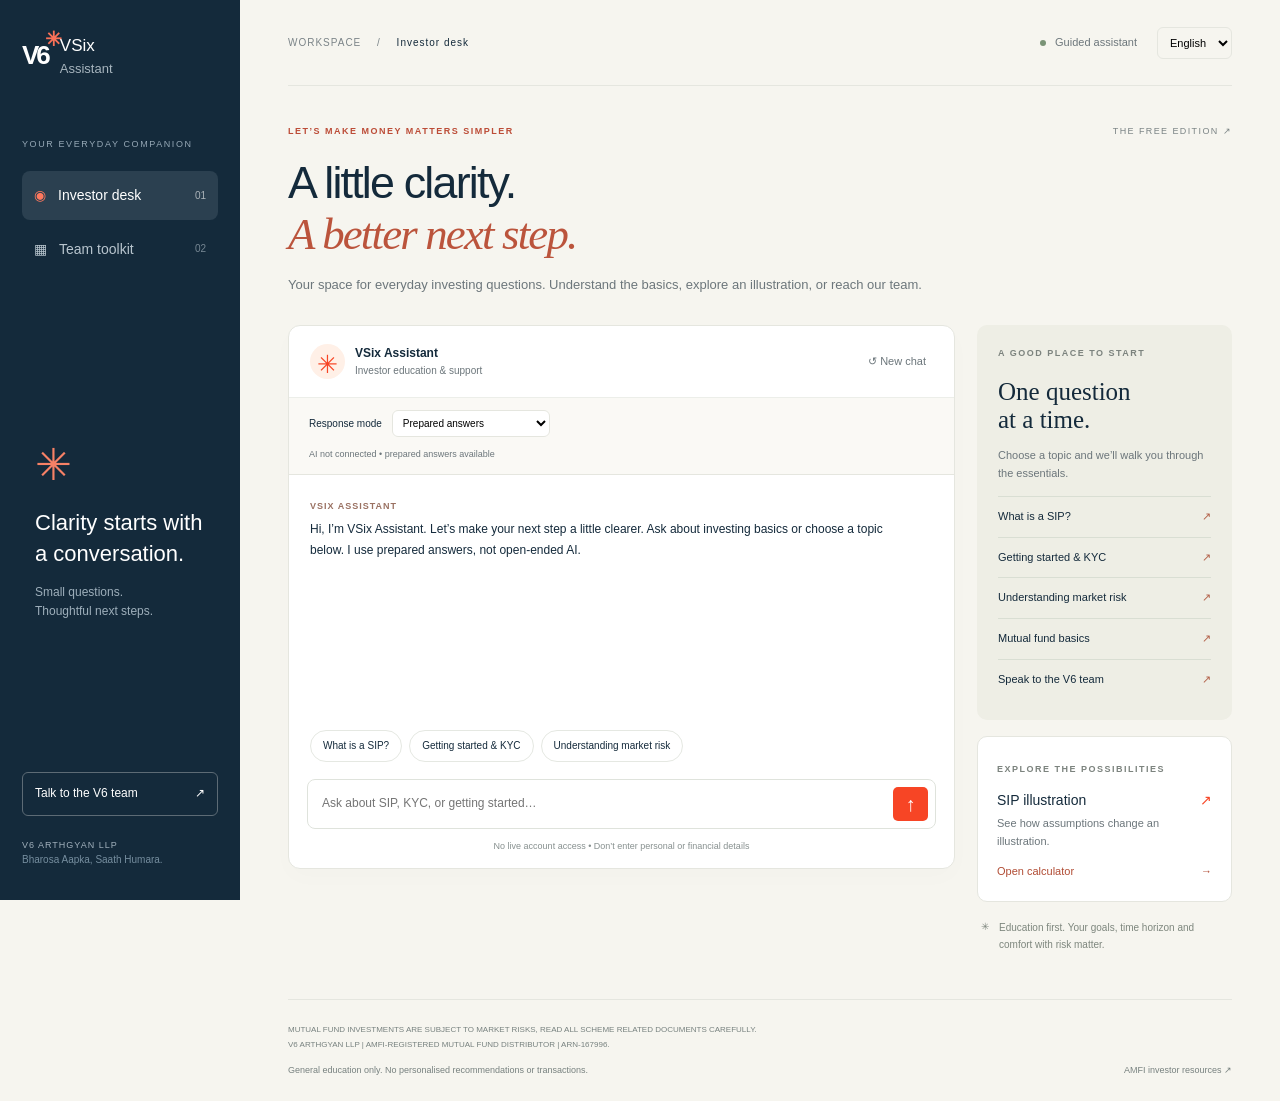
==== public/index.html @ 2d180eac "Add optional server-side Gemini integration with persistent usage caps and prepared fallback" ====
<!doctype html>
<html lang="en"><head><meta charset="utf-8"><meta name="viewport" content="width=device-width,initial-scale=1"><meta name="theme-color" content="#142a3b"><meta name="description" content="VSix Assistant: investor education, WhatsApp enquiries and a practical team toolkit."><title>VSix Assistant — A little clarity, every day.</title><link rel="stylesheet" href="style.css"></head>
<body><div class="app"><aside class="sidebar"><a class="wordmark" href="./" aria-label="VSix Assistant home"><span class="mark">V6<span>✳</span></span><span>VSix <b>Assistant</b></span></a><p class="eyebrow">YOUR EVERYDAY COMPANION</p><nav aria-label="Assistant workspace"><button class="nav active" data-mode="client"><span>◉</span> Investor desk <small>01</small></button><button class="nav" data-mode="team"><span>▦</span> Team toolkit <small>02</small></button></nav><div class="side-note"><span class="little-star">✳</span><h3>Clarity starts with<br>a conversation.</h3><p>Small questions.<br>Thoughtful next steps.</p></div><a class="contact whatsapp" href="https://wa.me/916306522855" target="_blank" rel="noopener noreferrer">Talk to the V6 team <span>↗</span></a><div class="side-bottom">V6 ARTHGYAN LLP<br><span>Bharosa Aapka, Saath Humara.</span></div></aside>
<main><header><span class="breadcrumb">WORKSPACE <span>/</span> <b id="crumb">Investor desk</b></span><div class="header-right"><span class="status"><i></i> Guided assistant</span><select id="language" aria-label="Response language"><option value="en">English</option><option value="hi">हिन्दी</option></select></div></header>
<section class="intro"><div class="intro-top"><span class="tag" id="tag">LET’S MAKE MONEY MATTERS SIMPLER</span><span class="edition">THE FREE EDITION ↗</span></div><h1 id="title">A little clarity.<br><em>A better next step.</em></h1><p id="subtitle">Your space for everyday investing questions.<br>Understand the basics, explore an illustration, or reach our team.</p></section>
<div class="workspace"><section class="chat-panel" aria-label="Guided chat"><div class="panel-head"><div><span class="avatar">✳</span><div><strong>VSix Assistant</strong><small id="modeLabel">Investor education & support</small></div></div><button class="text-button" id="reset">↺ New chat</button></div><div class="ai-bar"><label for="answerMode">Response mode</label><select id="answerMode"><option value="prepared">Prepared answers</option><option value="ai" disabled>Gemini AI — awaiting setup</option></select><span id="aiStatus" role="status">Checking AI connection…</span></div><p class="ai-disclosure" id="aiDisclosure" hidden>AI questions and up to 3 recent exchanges go to Google. Free-tier content may be used to improve its products. Share general questions only. AI can make mistakes.</p><div class="messages" id="messages" role="log" aria-live="polite" aria-relevant="additions"></div><div id="suggestions" class="suggestions"></div><form id="chatForm" class="composer"><label class="sr-only" for="question">Your question</label><input id="question" maxlength="500" autocomplete="off" placeholder="Ask about SIP, KYC, or getting started…" required><button aria-label="Send question" type="submit">↑</button></form><p class="chat-note">No live account access • Don’t enter personal or financial details</p></section>
<aside class="right-panel"><section class="resource-card" id="resource"><div class="mini-label">A GOOD PLACE TO START</div><h2>One question<br>at a time.</h2><p>Choose a topic and we’ll walk you through the essentials.</p><div id="topics"></div></section><section class="tool-card"><span class="mini-label">EXPLORE THE POSSIBILITIES</span><h3>SIP illustration <span>↗</span></h3><p>See how assumptions change an illustration.</p><button id="openCalc">Open calculator <span>→</span></button></section><div class="trust-note">✳ <span>Education first. Your goals, time horizon and comfort with risk matter.</span></div></aside></div>
<section id="teamTools" hidden><div class="section-title"><div><span class="mini-label">LESS REPETITION. MORE FOCUS.</span><h2>Your everyday drafting desk.</h2></div><span>Templates • Review before use</span></div><div class="tools-grid"><article class="draft-card"><h3>Content & client replies</h3><p>Prepared drafts for common communication needs.</p><label for="template">Choose a template</label><select id="template"><option value="caption">Goal-based investing caption</option><option value="sipreply">SIP enquiry reply</option><option value="followup">Service request follow-up</option><option value="handover">Internal task handover</option></select><button class="primary" id="draft">Create draft →</button></article><article class="draft-output"><div><span class="mini-label">YOUR DRAFT</span><button class="text-button" id="copyDraft">Copy</button></div><textarea id="draftOutput" aria-label="Editable communication draft" placeholder="Your draft will appear here. You can edit it before copying."></textarea><p id="copyStatus" role="status">No client data required. All drafts need human review.</p></article></div></section>
<footer><p>MUTUAL FUND INVESTMENTS ARE SUBJECT TO MARKET RISKS, READ ALL SCHEME RELATED DOCUMENTS CAREFULLY.</p><p>V6 ARTHGYAN LLP | AMFI-REGISTERED MUTUAL FUND DISTRIBUTOR | ARN-167996.</p><div><span>General education only. No personalised recommendations or transactions.</span><a href="https://www.amfiindia.com/investor" target="_blank" rel="noopener noreferrer">AMFI investor resources ↗</a></div></footer>
</main></div>
<dialog id="calculator"><div class="dialog-head"><span class="mini-label">PLAN WITH PERSPECTIVE</span><button id="closeCalc" aria-label="Close calculator">×</button></div><h2>What could consistency look like?</h2><p class="muted">A mathematical illustration, not a return forecast.</p><form id="calcForm"><label for="monthly">Monthly investment (₹)</label><input id="monthly" type="number" min="100" max="10000000" step="100" value="5000" required><div class="calc-row"><div><label for="years">Years</label><input id="years" type="number" min="1" max="50" value="10" required></div><div><label for="rate">Assumed annual return (%)</label><input id="rate" type="number" min="-20" max="30" step="0.1" value="8" required></div></div><button class="primary">Calculate illustration →</button></form><div id="calcResult" aria-live="polite"></div><p class="fine">Assumes end-of-month contributions and a constant monthly rate derived from the annual rate. Actual returns vary and can be negative. Excludes taxes, charges and inflation.</p></dialog>
<script src="app.js"></script></body></html>
---- public/style.css ----
:root{--navy:#142a3b;--orange:#f74525;--cream:#f6f5ef;--line:#e5e6df;--muted:#6c767b}*{box-sizing:border-box}body{margin:0;background:var(--cream);color:var(--navy);font:14px/1.6 Arial,sans-serif}button,input,select,textarea{font:inherit}button,a,input,select,textarea{-webkit-tap-highlight-color:transparent}button,a,select{cursor:pointer}button{color:inherit}a{color:inherit}button:focus-visible,a:focus-visible,input:focus-visible,select:focus-visible,textarea:focus-visible{outline:3px solid #f7a08e;outline-offset:3px}button{transition:background .15s,transform .15s}button:hover{transform:translateY(-1px)}.app{display:grid;grid-template-columns:240px 1fr;min-height:100vh}.sidebar{background:var(--navy);color:#fff;padding:32px 22px;display:flex;flex-direction:column;position:sticky;top:0;height:100vh}.wordmark{text-decoration:none;display:flex;align-items:center;gap:12px;font-size:17px}.wordmark b{display:block;font-weight:400;color:#a7b5be;font-size:13px}.mark{font-weight:800;font-size:26px;position:relative;letter-spacing:-3px}.mark span{color:#fa7158;font-size:20px;position:absolute;top:-12px;right:-11px}.eyebrow{font-size:9px;letter-spacing:1.6px;color:#96a8b6;margin:57px 0 15px}.nav{width:100%;border:0;background:transparent;text-align:left;color:#b8c5ce;display:flex;gap:12px;align-items:center;padding:13px 12px;border-radius:8px;margin:5px 0}.nav small{margin-left:auto;font-size:10px;opacity:.6}.nav.active{background:#2b4050;color:#fff}.nav.active>span{color:#ff785e}.side-note{margin:auto 0;padding:35px 13px}.little-star{font-size:44px;color:#f78166}.side-note h3{font-weight:400;font-size:22px;line-height:1.4;margin:8px 0 13px}.side-note p{color:#9eafbb;font-size:12px}.contact{border:1px solid #5d6b75;border-radius:6px;padding:11px 12px;text-decoration:none;font-size:12px;display:flex;justify-content:space-between}.side-bottom{font-size:9px;letter-spacing:1px;color:#a1b0bc;margin-top:22px}.side-bottom span{font-size:10px;letter-spacing:0;color:#768e9f}main{padding:0 48px;max-width:1600px;width:100%;margin:auto}header{height:86px;display:flex;align-items:center;justify-content:space-between;border-bottom:1px solid var(--line);gap:12px}.breadcrumb{font-size:10px;letter-spacing:1px;color:#7b8488}.breadcrumb span{margin:0 12px}.breadcrumb b{color:var(--navy);font-weight:500}.header-right{display:flex;align-items:center;gap:20px}.status{font-size:11px;color:var(--muted)}.status i{display:inline-block;background:#799376;width:6px;height:6px;border-radius:100%;margin-right:6px}select{background:white;border:1px solid var(--line);padding:8px;border-radius:6px}header select{background:transparent;font-size:11px}.intro{padding:38px 0 29px}.intro-top{display:flex;align-items:center;justify-content:space-between}.tag,.mini-label{font-size:9px;font-weight:600;letter-spacing:1.5px}.tag{color:#bc4c37}.edition{font-size:9px;letter-spacing:1.4px;color:#7b8485}h1{font-size:clamp(32px,3.5vw,52px);font-weight:500;line-height:1.12;letter-spacing:-1.8px;margin:19px 0 14px}h1 em{font-family:Georgia,serif;font-weight:400;color:#bb543c}p{margin:0}.intro>p{color:var(--muted);font-size:13px;line-height:1.8}.workspace{display:grid;grid-template-columns:minmax(0,1fr) 255px;gap:22px;align-items:start}.chat-panel{background:#fff;border:1px solid var(--line);border-radius:12px;overflow:hidden;box-shadow:0 8px 25px #142a3b04}.panel-head{padding:18px 21px;display:flex;justify-content:space-between;align-items:center;border-bottom:1px solid #eceee9}.panel-head>div{display:flex;align-items:center;gap:10px}.avatar{width:35px;height:35px;border-radius:50%;background:#fff0e7;color:var(--orange);display:grid;place-items:center;font-size:25px}.panel-head strong{font-size:12px;display:block}.panel-head small{font-size:10px;color:var(--muted);display:block}.text-button{background:none;border:0;font-size:11px;color:var(--muted);padding:7px}.messages{height:255px;overflow-y:auto;padding:23px 21px;scroll-behavior:smooth}.message{max-width:93%;margin-bottom:18px;white-space:pre-wrap;font-size:12px;line-height:1.8}.message .byline{font-size:9px;color:#9a7162;letter-spacing:1px;margin-bottom:5px;font-weight:600}.message.user{background:#f2f3ee;border-radius:10px;padding:10px 14px;margin-left:auto;width:fit-content}.message a{display:block;color:#b7523c;font-size:11px;margin-top:8px}.suggestions{display:flex;gap:7px;flex-wrap:wrap;padding:0 21px 17px}.suggestions button{border:1px solid #e5e8e2;background:#fff;border-radius:20px;padding:7px 12px;font-size:10px}.suggestions button:hover{background:#fff0e7}.composer{border:1px solid #dfe3dc;border-radius:8px;display:flex;margin:0 18px;padding:7px;gap:8px}.composer input{width:100%;min-width:0;border:0;background:transparent;padding:7px;font-size:12px;color:var(--navy)}.composer button{background:var(--orange);color:white;border:0;min-width:35px;border-radius:5px;font-size:20px}.chat-note{text-align:center;font-size:9px;color:#87908f;padding:10px 15px 15px}.resource-card{padding:21px;background:#eeeee5;border-radius:10px}.mini-label{color:#7c837e}.resource-card h2{font:400 25px/1.15 Georgia,serif;margin:17px 0 12px}.resource-card p{font-size:11px;color:var(--muted);margin-bottom:14px}.topic{display:flex;align-items:center;justify-content:space-between;width:100%;border:0;border-top:1px solid #d9ded3;background:transparent;padding:11px 0;text-align:left;font-size:11px}.topic span{color:#b26048}.tool-card{background:#fff;border:1px solid var(--line);border-radius:10px;padding:19px;margin-top:16px}.tool-card h3{font-size:14px;margin:10px 0 4px;font-weight:500}.tool-card h3 span{float:right;color:var(--orange)}.tool-card p{font-size:11px;color:var(--muted)}.tool-card button{border:0;background:transparent;padding:13px 0 0;font-size:11px;color:#b14c34;width:100%;text-align:left}.tool-card button span{float:right}.trust-note{display:flex;gap:10px;color:#7d867d;font-size:10px;padding:17px 4px}.trust-note>span{line-height:1.7}footer{margin-top:29px;padding:22px 0;border-top:1px solid var(--line);font-size:8px;color:#77817f;line-height:1.9}footer>div{display:flex;justify-content:space-between;gap:15px;margin-top:10px;font-size:9px}footer a{text-decoration:none}.section-title{display:flex;align-items:center;justify-content:space-between;margin:30px 0 17px}.section-title h2{font:400 26px Georgia,serif;margin:7px 0}.section-title>span{font-size:10px;color:var(--muted)}.tools-grid{display:grid;grid-template-columns:1fr 1.4fr;gap:22px}.draft-card,.draft-output{border:1px solid var(--line);border-radius:10px;background:white;padding:22px}.draft-card h3{margin:0 0 8px;font-size:16px}.draft-card p,.draft-output p{font-size:11px;color:var(--muted)}label{display:block;font-size:11px;margin:17px 0 6px}.draft-card select{width:100%}.primary{background:var(--navy);color:#fff;border:0;border-radius:6px;padding:11px 17px;margin-top:17px;width:100%}.draft-output>div{display:flex;justify-content:space-between;align-items:center}.draft-output textarea{resize:vertical;width:100%;min-height:200px;border:0;color:var(--navy);font-size:12px;line-height:1.7;margin:10px 0}dialog{max-width:470px;width:calc(100% - 32px);border:1px solid var(--line);border-radius:15px;padding:25px;color:var(--navy);box-shadow:0 20px 80px #0002}dialog::backdrop{background:#142a3b99}.dialog-head{display:flex;justify-content:space-between;align-items:center}.dialog-head button{background:none;border:0;font-size:26px}dialog h2{font:400 29px/1.2 Georgia,serif;margin:12px 0}dialog .muted{color:var(--muted);font-size:12px}dialog input{border:1px solid var(--line);border-radius:5px;padding:10px;width:100%;min-width:0}.calc-row{display:grid;grid-template-columns:1fr 1fr;gap:15px}.fine{font-size:10px;color:var(--muted);margin-top:17px}#calcResult{background:#f6f5ef;border-radius:8px;margin-top:17px;padding:12px;font-size:12px}#calcResult:empty{display:none}#calcResult strong{font-size:26px;display:block}#calcResult span{display:block;color:var(--muted);font-size:11px}.sr-only{position:absolute;width:1px;height:1px;padding:0;margin:-1px;overflow:hidden;clip:rect(0,0,0,0);white-space:nowrap;border:0}[hidden]{display:none!important}@media(min-width:1500px){main{padding:0 65px}.messages{height:300px}}@media(max-width:1150px){main{padding:0 27px}.app{grid-template-columns:205px 1fr}.workspace{grid-template-columns:minmax(0,1fr) 220px}.sidebar{padding:25px 15px}.edition{display:none}}@media(max-width:900px){.workspace{grid-template-columns:1fr}.right-panel{display:grid;grid-template-columns:1fr 1fr;gap:16px}.tool-card{margin:0}.trust-note{grid-column:1/-1;padding:0}.resource-card h2{font-size:22px}.resource-card p{margin-bottom:8px}.tools-grid{grid-template-columns:1fr}.section-title>span{display:none}}@media(max-width:620px){.app{display:block}.sidebar{position:static;height:auto;padding:18px 20px;display:block}.wordmark{font-size:15px}.mark{font-size:23px}.wordmark b{display:inline;margin-left:3px}.eyebrow,.side-note,.contact,.side-bottom{display:none}.sidebar nav{display:flex;gap:8px;margin-top:16px}.nav{font-size:12px;padding:9px}.nav small{display:none}main{padding:0 19px}header{height:65px}.breadcrumb{font-size:8px}.breadcrumb span{margin:0 5px}.header-right{gap:5px}.status{display:none}h1{font-size:38px}.intro{padding:25px 0}.tag{font-size:8px;letter-spacing:1px}.messages{height:285px}.panel-head{padding:15px}.messages{padding:18px 16px}.right-panel{grid-template-columns:1fr 1fr;gap:12px}.resource-card,.tool-card{padding:16px}.mini-label{font-size:8px;letter-spacing:1px}.resource-card h2{font-size:23px}.topic{font-size:10px}.section-title h2{font-size:24px}footer>div{display:block}footer>div a{display:block;margin-top:6px}.chat-note{font-size:8px}}
.ai-bar{padding:12px 20px;background:#faf9f5;border-bottom:1px solid var(--line);display:flex;align-items:center;gap:10px;flex-wrap:wrap}.ai-bar label{margin:0;font-size:10px}.ai-bar select{font-size:10px;padding:6px}.ai-bar>span{font-size:9px;color:var(--muted);width:100%}.ai-disclosure{font-size:10px;padding:10px 20px;color:#8b4836;background:#fff0e7}button:disabled{opacity:.5;cursor:wait;transform:none}
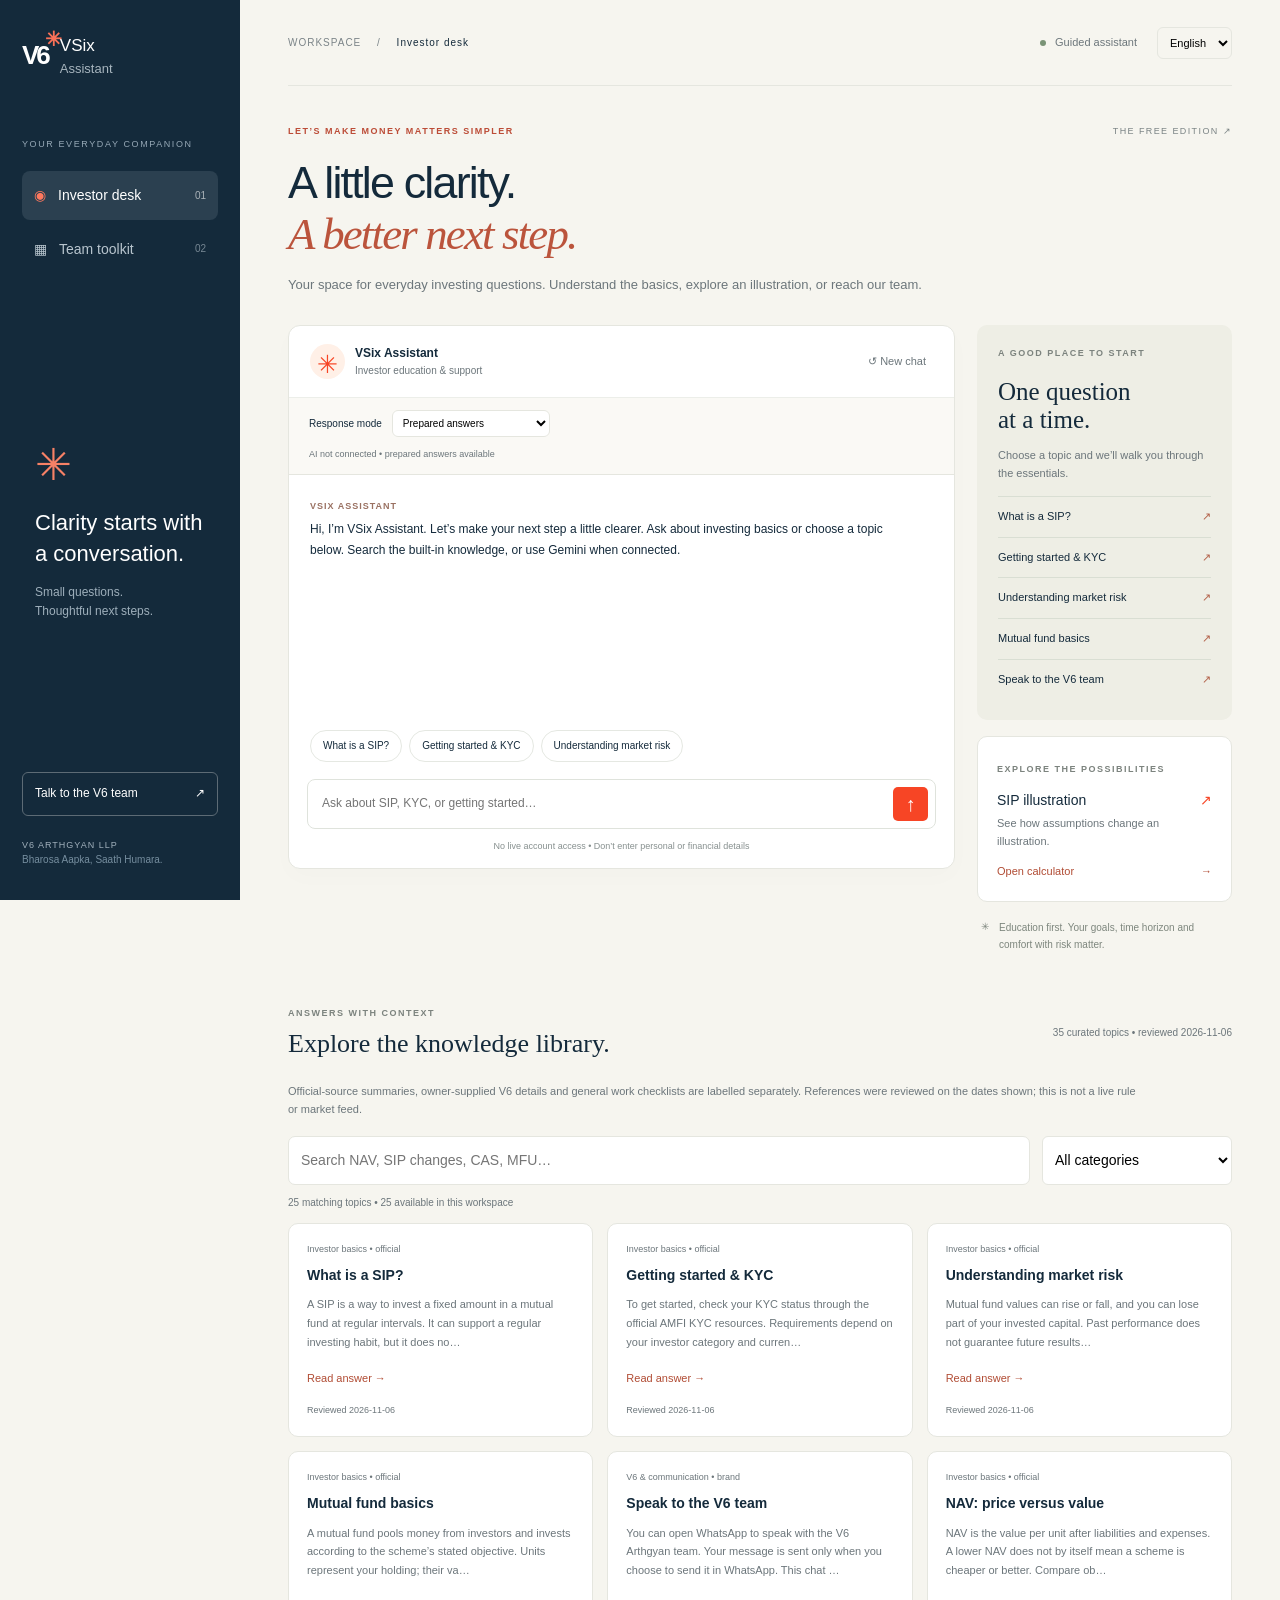
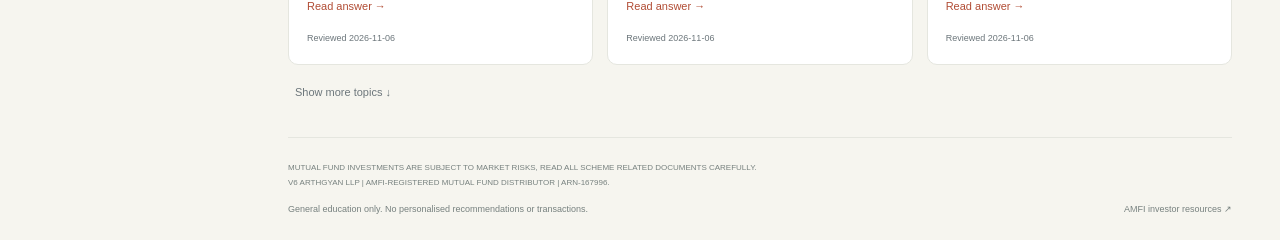
==== commit 353e5c75: "Expand bilingual knowledge library and add source-grounded retrieval for prepared and Gemini answers" ====
--- a/public/index.html
+++ b/public/index.html
@@ -5,8 +5,8 @@
 <section class="intro"><div class="intro-top"><span class="tag" id="tag">LET’S MAKE MONEY MATTERS SIMPLER</span><span class="edition">THE FREE EDITION ↗</span></div><h1 id="title">A little clarity.<br><em>A better next step.</em></h1><p id="subtitle">Your space for everyday investing questions.<br>Understand the basics, explore an illustration, or reach our team.</p></section>
 <div class="workspace"><section class="chat-panel" aria-label="Guided chat"><div class="panel-head"><div><span class="avatar">✳</span><div><strong>VSix Assistant</strong><small id="modeLabel">Investor education & support</small></div></div><button class="text-button" id="reset">↺ New chat</button></div><div class="ai-bar"><label for="answerMode">Response mode</label><select id="answerMode"><option value="prepared">Prepared answers</option><option value="ai" disabled>Gemini AI — awaiting setup</option></select><span id="aiStatus" role="status">Checking AI connection…</span></div><p class="ai-disclosure" id="aiDisclosure" hidden>AI questions and up to 3 recent exchanges go to Google. Free-tier content may be used to improve its products. Share general questions only. AI can make mistakes.</p><div class="messages" id="messages" role="log" aria-live="polite" aria-relevant="additions"></div><div id="suggestions" class="suggestions"></div><form id="chatForm" class="composer"><label class="sr-only" for="question">Your question</label><input id="question" maxlength="500" autocomplete="off" placeholder="Ask about SIP, KYC, or getting started…" required><button aria-label="Send question" type="submit">↑</button></form><p class="chat-note">No live account access • Don’t enter personal or financial details</p></section>
 <aside class="right-panel"><section class="resource-card" id="resource"><div class="mini-label">A GOOD PLACE TO START</div><h2>One question<br>at a time.</h2><p>Choose a topic and we’ll walk you through the essentials.</p><div id="topics"></div></section><section class="tool-card"><span class="mini-label">EXPLORE THE POSSIBILITIES</span><h3>SIP illustration <span>↗</span></h3><p>See how assumptions change an illustration.</p><button id="openCalc">Open calculator <span>→</span></button></section><div class="trust-note">✳ <span>Education first. Your goals, time horizon and comfort with risk matter.</span></div></aside></div>
-<section id="teamTools" hidden><div class="section-title"><div><span class="mini-label">LESS REPETITION. MORE FOCUS.</span><h2>Your everyday drafting desk.</h2></div><span>Templates • Review before use</span></div><div class="tools-grid"><article class="draft-card"><h3>Content & client replies</h3><p>Prepared drafts for common communication needs.</p><label for="template">Choose a template</label><select id="template"><option value="caption">Goal-based investing caption</option><option value="sipreply">SIP enquiry reply</option><option value="followup">Service request follow-up</option><option value="handover">Internal task handover</option></select><button class="primary" id="draft">Create draft →</button></article><article class="draft-output"><div><span class="mini-label">YOUR DRAFT</span><button class="text-button" id="copyDraft">Copy</button></div><textarea id="draftOutput" aria-label="Editable communication draft" placeholder="Your draft will appear here. You can edit it before copying."></textarea><p id="copyStatus" role="status">No client data required. All drafts need human review.</p></article></div></section>
+<section class="knowledge-section" aria-labelledby="knowledgeHeading"><div class="section-title"><div><span class="mini-label">ANSWERS WITH CONTEXT</span><h2 id="knowledgeHeading">Explore the knowledge library.</h2></div><span id="knowledgeVersion"></span></div><p class="knowledge-note">Official-source summaries, owner-supplied V6 details and general work checklists are labelled separately. References were reviewed on the dates shown; this is not a live rule or market feed.</p><div class="knowledge-search"><label class="sr-only" for="knowledgeSearch">Search knowledge</label><input id="knowledgeSearch" type="search" placeholder="Search NAV, SIP changes, CAS, MFU…" maxlength="150"><label class="sr-only" for="knowledgeCategory">Knowledge category</label><select id="knowledgeCategory"><option value="all">All categories</option><option>Investor basics</option><option>Transactions &amp; servicing</option><option>Team operations</option><option>Platform support</option><option>V6 &amp; communication</option></select></div><p id="knowledgeCount" role="status"></p><div id="knowledgeResults" class="knowledge-grid"></div><button class="text-button" id="knowledgeMore">Show more topics ↓</button></section><section id="teamTools" hidden><div class="section-title"><div><span class="mini-label">LESS REPETITION. MORE FOCUS.</span><h2>Your everyday drafting desk.</h2></div><span>Templates • Review before use</span></div><div class="tools-grid"><article class="draft-card"><h3>Content & client replies</h3><p>Prepared drafts for common communication needs.</p><label for="template">Choose a template</label><select id="template"><option value="caption">Goal-based investing caption</option><option value="sipreply">SIP enquiry reply</option><option value="followup">Service request follow-up</option><option value="handover">Internal task handover</option></select><button class="primary" id="draft">Create draft →</button></article><article class="draft-output"><div><span class="mini-label">YOUR DRAFT</span><button class="text-button" id="copyDraft">Copy</button></div><textarea id="draftOutput" aria-label="Editable communication draft" placeholder="Your draft will appear here. You can edit it before copying."></textarea><p id="copyStatus" role="status">No client data required. All drafts need human review.</p></article></div></section>
 <footer><p>MUTUAL FUND INVESTMENTS ARE SUBJECT TO MARKET RISKS, READ ALL SCHEME RELATED DOCUMENTS CAREFULLY.</p><p>V6 ARTHGYAN LLP | AMFI-REGISTERED MUTUAL FUND DISTRIBUTOR | ARN-167996.</p><div><span>General education only. No personalised recommendations or transactions.</span><a href="https://www.amfiindia.com/investor" target="_blank" rel="noopener noreferrer">AMFI investor resources ↗</a></div></footer>
 </main></div>
 <dialog id="calculator"><div class="dialog-head"><span class="mini-label">PLAN WITH PERSPECTIVE</span><button id="closeCalc" aria-label="Close calculator">×</button></div><h2>What could consistency look like?</h2><p class="muted">A mathematical illustration, not a return forecast.</p><form id="calcForm"><label for="monthly">Monthly investment (₹)</label><input id="monthly" type="number" min="100" max="10000000" step="100" value="5000" required><div class="calc-row"><div><label for="years">Years</label><input id="years" type="number" min="1" max="50" value="10" required></div><div><label for="rate">Assumed annual return (%)</label><input id="rate" type="number" min="-20" max="30" step="0.1" value="8" required></div></div><button class="primary">Calculate illustration →</button></form><div id="calcResult" aria-live="polite"></div><p class="fine">Assumes end-of-month contributions and a constant monthly rate derived from the annual rate. Actual returns vary and can be negative. Excludes taxes, charges and inflation.</p></dialog>
-<script src="app.js"></script></body></html>
+<script type="module" src="app.js"></script></body></html>
--- a/public/style.css
+++ b/public/style.css
@@ -1,2 +1,4 @@
 :root{--navy:#142a3b;--orange:#f74525;--cream:#f6f5ef;--line:#e5e6df;--muted:#6c767b}*{box-sizing:border-box}body{margin:0;background:var(--cream);color:var(--navy);font:14px/1.6 Arial,sans-serif}button,input,select,textarea{font:inherit}button,a,input,select,textarea{-webkit-tap-highlight-color:transparent}button,a,select{cursor:pointer}button{color:inherit}a{color:inherit}button:focus-visible,a:focus-visible,input:focus-visible,select:focus-visible,textarea:focus-visible{outline:3px solid #f7a08e;outline-offset:3px}button{transition:background .15s,transform .15s}button:hover{transform:translateY(-1px)}.app{display:grid;grid-template-columns:240px 1fr;min-height:100vh}.sidebar{background:var(--navy);color:#fff;padding:32px 22px;display:flex;flex-direction:column;position:sticky;top:0;height:100vh}.wordmark{text-decoration:none;display:flex;align-items:center;gap:12px;font-size:17px}.wordmark b{display:block;font-weight:400;color:#a7b5be;font-size:13px}.mark{font-weight:800;font-size:26px;position:relative;letter-spacing:-3px}.mark span{color:#fa7158;font-size:20px;position:absolute;top:-12px;right:-11px}.eyebrow{font-size:9px;letter-spacing:1.6px;color:#96a8b6;margin:57px 0 15px}.nav{width:100%;border:0;background:transparent;text-align:left;color:#b8c5ce;display:flex;gap:12px;align-items:center;padding:13px 12px;border-radius:8px;margin:5px 0}.nav small{margin-left:auto;font-size:10px;opacity:.6}.nav.active{background:#2b4050;color:#fff}.nav.active>span{color:#ff785e}.side-note{margin:auto 0;padding:35px 13px}.little-star{font-size:44px;color:#f78166}.side-note h3{font-weight:400;font-size:22px;line-height:1.4;margin:8px 0 13px}.side-note p{color:#9eafbb;font-size:12px}.contact{border:1px solid #5d6b75;border-radius:6px;padding:11px 12px;text-decoration:none;font-size:12px;display:flex;justify-content:space-between}.side-bottom{font-size:9px;letter-spacing:1px;color:#a1b0bc;margin-top:22px}.side-bottom span{font-size:10px;letter-spacing:0;color:#768e9f}main{padding:0 48px;max-width:1600px;width:100%;margin:auto}header{height:86px;display:flex;align-items:center;justify-content:space-between;border-bottom:1px solid var(--line);gap:12px}.breadcrumb{font-size:10px;letter-spacing:1px;color:#7b8488}.breadcrumb span{margin:0 12px}.breadcrumb b{color:var(--navy);font-weight:500}.header-right{display:flex;align-items:center;gap:20px}.status{font-size:11px;color:var(--muted)}.status i{display:inline-block;background:#799376;width:6px;height:6px;border-radius:100%;margin-right:6px}select{background:white;border:1px solid var(--line);padding:8px;border-radius:6px}header select{background:transparent;font-size:11px}.intro{padding:38px 0 29px}.intro-top{display:flex;align-items:center;justify-content:space-between}.tag,.mini-label{font-size:9px;font-weight:600;letter-spacing:1.5px}.tag{color:#bc4c37}.edition{font-size:9px;letter-spacing:1.4px;color:#7b8485}h1{font-size:clamp(32px,3.5vw,52px);font-weight:500;line-height:1.12;letter-spacing:-1.8px;margin:19px 0 14px}h1 em{font-family:Georgia,serif;font-weight:400;color:#bb543c}p{margin:0}.intro>p{color:var(--muted);font-size:13px;line-height:1.8}.workspace{display:grid;grid-template-columns:minmax(0,1fr) 255px;gap:22px;align-items:start}.chat-panel{background:#fff;border:1px solid var(--line);border-radius:12px;overflow:hidden;box-shadow:0 8px 25px #142a3b04}.panel-head{padding:18px 21px;display:flex;justify-content:space-between;align-items:center;border-bottom:1px solid #eceee9}.panel-head>div{display:flex;align-items:center;gap:10px}.avatar{width:35px;height:35px;border-radius:50%;background:#fff0e7;color:var(--orange);display:grid;place-items:center;font-size:25px}.panel-head strong{font-size:12px;display:block}.panel-head small{font-size:10px;color:var(--muted);display:block}.text-button{background:none;border:0;font-size:11px;color:var(--muted);padding:7px}.messages{height:255px;overflow-y:auto;padding:23px 21px;scroll-behavior:smooth}.message{max-width:93%;margin-bottom:18px;white-space:pre-wrap;font-size:12px;line-height:1.8}.message .byline{font-size:9px;color:#9a7162;letter-spacing:1px;margin-bottom:5px;font-weight:600}.message.user{background:#f2f3ee;border-radius:10px;padding:10px 14px;margin-left:auto;width:fit-content}.message a{display:block;color:#b7523c;font-size:11px;margin-top:8px}.suggestions{display:flex;gap:7px;flex-wrap:wrap;padding:0 21px 17px}.suggestions button{border:1px solid #e5e8e2;background:#fff;border-radius:20px;padding:7px 12px;font-size:10px}.suggestions button:hover{background:#fff0e7}.composer{border:1px solid #dfe3dc;border-radius:8px;display:flex;margin:0 18px;padding:7px;gap:8px}.composer input{width:100%;min-width:0;border:0;background:transparent;padding:7px;font-size:12px;color:var(--navy)}.composer button{background:var(--orange);color:white;border:0;min-width:35px;border-radius:5px;font-size:20px}.chat-note{text-align:center;font-size:9px;color:#87908f;padding:10px 15px 15px}.resource-card{padding:21px;background:#eeeee5;border-radius:10px}.mini-label{color:#7c837e}.resource-card h2{font:400 25px/1.15 Georgia,serif;margin:17px 0 12px}.resource-card p{font-size:11px;color:var(--muted);margin-bottom:14px}.topic{display:flex;align-items:center;justify-content:space-between;width:100%;border:0;border-top:1px solid #d9ded3;background:transparent;padding:11px 0;text-align:left;font-size:11px}.topic span{color:#b26048}.tool-card{background:#fff;border:1px solid var(--line);border-radius:10px;padding:19px;margin-top:16px}.tool-card h3{font-size:14px;margin:10px 0 4px;font-weight:500}.tool-card h3 span{float:right;color:var(--orange)}.tool-card p{font-size:11px;color:var(--muted)}.tool-card button{border:0;background:transparent;padding:13px 0 0;font-size:11px;color:#b14c34;width:100%;text-align:left}.tool-card button span{float:right}.trust-note{display:flex;gap:10px;color:#7d867d;font-size:10px;padding:17px 4px}.trust-note>span{line-height:1.7}footer{margin-top:29px;padding:22px 0;border-top:1px solid var(--line);font-size:8px;color:#77817f;line-height:1.9}footer>div{display:flex;justify-content:space-between;gap:15px;margin-top:10px;font-size:9px}footer a{text-decoration:none}.section-title{display:flex;align-items:center;justify-content:space-between;margin:30px 0 17px}.section-title h2{font:400 26px Georgia,serif;margin:7px 0}.section-title>span{font-size:10px;color:var(--muted)}.tools-grid{display:grid;grid-template-columns:1fr 1.4fr;gap:22px}.draft-card,.draft-output{border:1px solid var(--line);border-radius:10px;background:white;padding:22px}.draft-card h3{margin:0 0 8px;font-size:16px}.draft-card p,.draft-output p{font-size:11px;color:var(--muted)}label{display:block;font-size:11px;margin:17px 0 6px}.draft-card select{width:100%}.primary{background:var(--navy);color:#fff;border:0;border-radius:6px;padding:11px 17px;margin-top:17px;width:100%}.draft-output>div{display:flex;justify-content:space-between;align-items:center}.draft-output textarea{resize:vertical;width:100%;min-height:200px;border:0;color:var(--navy);font-size:12px;line-height:1.7;margin:10px 0}dialog{max-width:470px;width:calc(100% - 32px);border:1px solid var(--line);border-radius:15px;padding:25px;color:var(--navy);box-shadow:0 20px 80px #0002}dialog::backdrop{background:#142a3b99}.dialog-head{display:flex;justify-content:space-between;align-items:center}.dialog-head button{background:none;border:0;font-size:26px}dialog h2{font:400 29px/1.2 Georgia,serif;margin:12px 0}dialog .muted{color:var(--muted);font-size:12px}dialog input{border:1px solid var(--line);border-radius:5px;padding:10px;width:100%;min-width:0}.calc-row{display:grid;grid-template-columns:1fr 1fr;gap:15px}.fine{font-size:10px;color:var(--muted);margin-top:17px}#calcResult{background:#f6f5ef;border-radius:8px;margin-top:17px;padding:12px;font-size:12px}#calcResult:empty{display:none}#calcResult strong{font-size:26px;display:block}#calcResult span{display:block;color:var(--muted);font-size:11px}.sr-only{position:absolute;width:1px;height:1px;padding:0;margin:-1px;overflow:hidden;clip:rect(0,0,0,0);white-space:nowrap;border:0}[hidden]{display:none!important}@media(min-width:1500px){main{padding:0 65px}.messages{height:300px}}@media(max-width:1150px){main{padding:0 27px}.app{grid-template-columns:205px 1fr}.workspace{grid-template-columns:minmax(0,1fr) 220px}.sidebar{padding:25px 15px}.edition{display:none}}@media(max-width:900px){.workspace{grid-template-columns:1fr}.right-panel{display:grid;grid-template-columns:1fr 1fr;gap:16px}.tool-card{margin:0}.trust-note{grid-column:1/-1;padding:0}.resource-card h2{font-size:22px}.resource-card p{margin-bottom:8px}.tools-grid{grid-template-columns:1fr}.section-title>span{display:none}}@media(max-width:620px){.app{display:block}.sidebar{position:static;height:auto;padding:18px 20px;display:block}.wordmark{font-size:15px}.mark{font-size:23px}.wordmark b{display:inline;margin-left:3px}.eyebrow,.side-note,.contact,.side-bottom{display:none}.sidebar nav{display:flex;gap:8px;margin-top:16px}.nav{font-size:12px;padding:9px}.nav small{display:none}main{padding:0 19px}header{height:65px}.breadcrumb{font-size:8px}.breadcrumb span{margin:0 5px}.header-right{gap:5px}.status{display:none}h1{font-size:38px}.intro{padding:25px 0}.tag{font-size:8px;letter-spacing:1px}.messages{height:285px}.panel-head{padding:15px}.messages{padding:18px 16px}.right-panel{grid-template-columns:1fr 1fr;gap:12px}.resource-card,.tool-card{padding:16px}.mini-label{font-size:8px;letter-spacing:1px}.resource-card h2{font-size:23px}.topic{font-size:10px}.section-title h2{font-size:24px}footer>div{display:block}footer>div a{display:block;margin-top:6px}.chat-note{font-size:8px}}
 .ai-bar{padding:12px 20px;background:#faf9f5;border-bottom:1px solid var(--line);display:flex;align-items:center;gap:10px;flex-wrap:wrap}.ai-bar label{margin:0;font-size:10px}.ai-bar select{font-size:10px;padding:6px}.ai-bar>span{font-size:9px;color:var(--muted);width:100%}.ai-disclosure{font-size:10px;padding:10px 20px;color:#8b4836;background:#fff0e7}button:disabled{opacity:.5;cursor:wait;transform:none}
+
+.knowledge-section{margin-top:30px}.knowledge-note{font-size:11px;color:var(--muted);max-width:850px}.knowledge-search{display:flex;gap:12px;margin-top:18px}.knowledge-search input{flex:1;min-width:0;border:1px solid var(--line);border-radius:7px;padding:12px;color:var(--navy);background:#fff}.knowledge-search select{max-width:230px}.knowledge-grid{display:grid;grid-template-columns:repeat(3,minmax(0,1fr));gap:14px;margin:12px 0}.knowledge-card{background:#fff;border:1px solid var(--line);border-radius:10px;padding:18px;display:flex;flex-direction:column;align-items:flex-start}.knowledge-card small{font-size:9px;color:var(--muted)}.knowledge-card h3{font-size:14px;line-height:1.4;margin:10px 0}.knowledge-card p{font-size:11px;color:var(--muted);line-height:1.7;margin-bottom:10px}.knowledge-card button{margin-top:auto;padding:8px 0;border:0;background:none;color:#b14c34;font-size:11px}.knowledge-card small:last-child{margin-top:8px}#knowledgeCount{margin-top:10px;color:var(--muted);font-size:10px}@media(max-width:1000px){.knowledge-grid{grid-template-columns:repeat(2,minmax(0,1fr))}}@media(max-width:620px){.knowledge-grid{grid-template-columns:1fr}.knowledge-search{flex-direction:column}.knowledge-search select{max-width:none}.knowledge-section .section-title>span{display:none}}
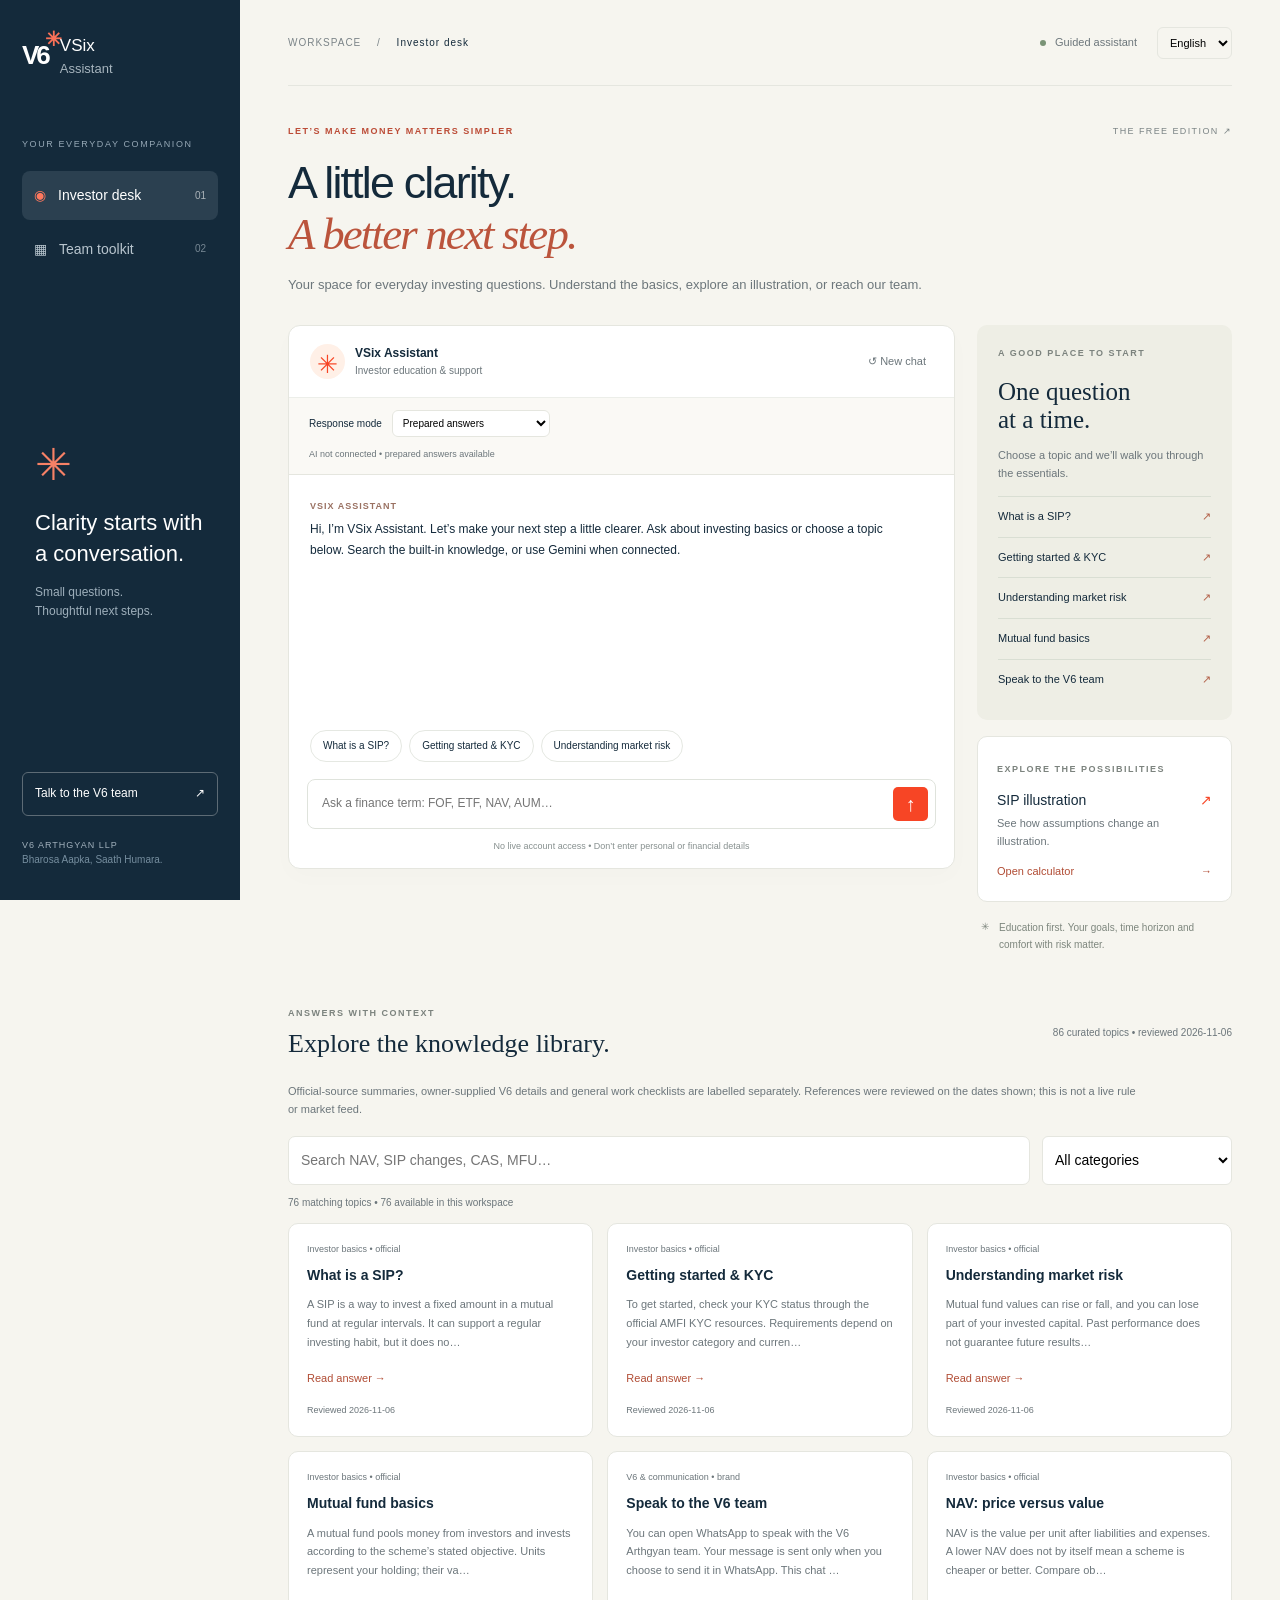
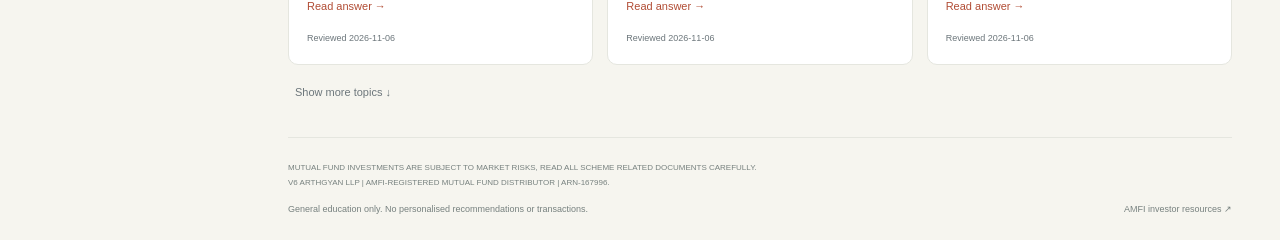
==== commit e75b59c1: "Fix missing FOF definition and add finance glossary with basic-term regression coverage" ====
--- a/public/index.html
+++ b/public/index.html
@@ -3,9 +3,9 @@
 <body><div class="app"><aside class="sidebar"><a class="wordmark" href="./" aria-label="VSix Assistant home"><span class="mark">V6<span>✳</span></span><span>VSix <b>Assistant</b></span></a><p class="eyebrow">YOUR EVERYDAY COMPANION</p><nav aria-label="Assistant workspace"><button class="nav active" data-mode="client"><span>◉</span> Investor desk <small>01</small></button><button class="nav" data-mode="team"><span>▦</span> Team toolkit <small>02</small></button></nav><div class="side-note"><span class="little-star">✳</span><h3>Clarity starts with<br>a conversation.</h3><p>Small questions.<br>Thoughtful next steps.</p></div><a class="contact whatsapp" href="https://wa.me/916306522855" target="_blank" rel="noopener noreferrer">Talk to the V6 team <span>↗</span></a><div class="side-bottom">V6 ARTHGYAN LLP<br><span>Bharosa Aapka, Saath Humara.</span></div></aside>
 <main><header><span class="breadcrumb">WORKSPACE <span>/</span> <b id="crumb">Investor desk</b></span><div class="header-right"><span class="status"><i></i> Guided assistant</span><select id="language" aria-label="Response language"><option value="en">English</option><option value="hi">हिन्दी</option></select></div></header>
 <section class="intro"><div class="intro-top"><span class="tag" id="tag">LET’S MAKE MONEY MATTERS SIMPLER</span><span class="edition">THE FREE EDITION ↗</span></div><h1 id="title">A little clarity.<br><em>A better next step.</em></h1><p id="subtitle">Your space for everyday investing questions.<br>Understand the basics, explore an illustration, or reach our team.</p></section>
-<div class="workspace"><section class="chat-panel" aria-label="Guided chat"><div class="panel-head"><div><span class="avatar">✳</span><div><strong>VSix Assistant</strong><small id="modeLabel">Investor education & support</small></div></div><button class="text-button" id="reset">↺ New chat</button></div><div class="ai-bar"><label for="answerMode">Response mode</label><select id="answerMode"><option value="prepared">Prepared answers</option><option value="ai" disabled>Gemini AI — awaiting setup</option></select><span id="aiStatus" role="status">Checking AI connection…</span></div><p class="ai-disclosure" id="aiDisclosure" hidden>AI questions and up to 3 recent exchanges go to Google. Free-tier content may be used to improve its products. Share general questions only. AI can make mistakes.</p><div class="messages" id="messages" role="log" aria-live="polite" aria-relevant="additions"></div><div id="suggestions" class="suggestions"></div><form id="chatForm" class="composer"><label class="sr-only" for="question">Your question</label><input id="question" maxlength="500" autocomplete="off" placeholder="Ask about SIP, KYC, or getting started…" required><button aria-label="Send question" type="submit">↑</button></form><p class="chat-note">No live account access • Don’t enter personal or financial details</p></section>
+<div class="workspace"><section class="chat-panel" aria-label="Guided chat"><div class="panel-head"><div><span class="avatar">✳</span><div><strong>VSix Assistant</strong><small id="modeLabel">Investor education & support</small></div></div><button class="text-button" id="reset">↺ New chat</button></div><div class="ai-bar"><label for="answerMode">Response mode</label><select id="answerMode"><option value="prepared">Prepared answers</option><option value="ai" disabled>Gemini AI — awaiting setup</option></select><span id="aiStatus" role="status">Checking AI connection…</span></div><p class="ai-disclosure" id="aiDisclosure" hidden>AI questions and up to 3 recent exchanges go to Google. Free-tier content may be used to improve its products. Share general questions only. AI can make mistakes.</p><div class="messages" id="messages" role="log" aria-live="polite" aria-relevant="additions"></div><div id="suggestions" class="suggestions"></div><form id="chatForm" class="composer"><label class="sr-only" for="question">Your question</label><input id="question" maxlength="500" autocomplete="off" placeholder="Ask a finance term: FOF, ETF, NAV, AUM…" required><button aria-label="Send question" type="submit">↑</button></form><p class="chat-note">No live account access • Don’t enter personal or financial details</p></section>
 <aside class="right-panel"><section class="resource-card" id="resource"><div class="mini-label">A GOOD PLACE TO START</div><h2>One question<br>at a time.</h2><p>Choose a topic and we’ll walk you through the essentials.</p><div id="topics"></div></section><section class="tool-card"><span class="mini-label">EXPLORE THE POSSIBILITIES</span><h3>SIP illustration <span>↗</span></h3><p>See how assumptions change an illustration.</p><button id="openCalc">Open calculator <span>→</span></button></section><div class="trust-note">✳ <span>Education first. Your goals, time horizon and comfort with risk matter.</span></div></aside></div>
-<section class="knowledge-section" aria-labelledby="knowledgeHeading"><div class="section-title"><div><span class="mini-label">ANSWERS WITH CONTEXT</span><h2 id="knowledgeHeading">Explore the knowledge library.</h2></div><span id="knowledgeVersion"></span></div><p class="knowledge-note">Official-source summaries, owner-supplied V6 details and general work checklists are labelled separately. References were reviewed on the dates shown; this is not a live rule or market feed.</p><div class="knowledge-search"><label class="sr-only" for="knowledgeSearch">Search knowledge</label><input id="knowledgeSearch" type="search" placeholder="Search NAV, SIP changes, CAS, MFU…" maxlength="150"><label class="sr-only" for="knowledgeCategory">Knowledge category</label><select id="knowledgeCategory"><option value="all">All categories</option><option>Investor basics</option><option>Transactions &amp; servicing</option><option>Team operations</option><option>Platform support</option><option>V6 &amp; communication</option></select></div><p id="knowledgeCount" role="status"></p><div id="knowledgeResults" class="knowledge-grid"></div><button class="text-button" id="knowledgeMore">Show more topics ↓</button></section><section id="teamTools" hidden><div class="section-title"><div><span class="mini-label">LESS REPETITION. MORE FOCUS.</span><h2>Your everyday drafting desk.</h2></div><span>Templates • Review before use</span></div><div class="tools-grid"><article class="draft-card"><h3>Content & client replies</h3><p>Prepared drafts for common communication needs.</p><label for="template">Choose a template</label><select id="template"><option value="caption">Goal-based investing caption</option><option value="sipreply">SIP enquiry reply</option><option value="followup">Service request follow-up</option><option value="handover">Internal task handover</option></select><button class="primary" id="draft">Create draft →</button></article><article class="draft-output"><div><span class="mini-label">YOUR DRAFT</span><button class="text-button" id="copyDraft">Copy</button></div><textarea id="draftOutput" aria-label="Editable communication draft" placeholder="Your draft will appear here. You can edit it before copying."></textarea><p id="copyStatus" role="status">No client data required. All drafts need human review.</p></article></div></section>
+<section class="knowledge-section" aria-labelledby="knowledgeHeading"><div class="section-title"><div><span class="mini-label">ANSWERS WITH CONTEXT</span><h2 id="knowledgeHeading">Explore the knowledge library.</h2></div><span id="knowledgeVersion"></span></div><p class="knowledge-note">Official-source summaries, owner-supplied V6 details and general work checklists are labelled separately. References were reviewed on the dates shown; this is not a live rule or market feed.</p><div class="knowledge-search"><label class="sr-only" for="knowledgeSearch">Search knowledge</label><input id="knowledgeSearch" type="search" placeholder="Search NAV, SIP changes, CAS, MFU…" maxlength="150"><label class="sr-only" for="knowledgeCategory">Knowledge category</label><select id="knowledgeCategory"><option value="all">All categories</option><option>Finance glossary</option><option>Investor basics</option><option>Transactions &amp; servicing</option><option>Team operations</option><option>Platform support</option><option>V6 &amp; communication</option></select></div><p id="knowledgeCount" role="status"></p><div id="knowledgeResults" class="knowledge-grid"></div><button class="text-button" id="knowledgeMore">Show more topics ↓</button></section><section id="teamTools" hidden><div class="section-title"><div><span class="mini-label">LESS REPETITION. MORE FOCUS.</span><h2>Your everyday drafting desk.</h2></div><span>Templates • Review before use</span></div><div class="tools-grid"><article class="draft-card"><h3>Content & client replies</h3><p>Prepared drafts for common communication needs.</p><label for="template">Choose a template</label><select id="template"><option value="caption">Goal-based investing caption</option><option value="sipreply">SIP enquiry reply</option><option value="followup">Service request follow-up</option><option value="handover">Internal task handover</option></select><button class="primary" id="draft">Create draft →</button></article><article class="draft-output"><div><span class="mini-label">YOUR DRAFT</span><button class="text-button" id="copyDraft">Copy</button></div><textarea id="draftOutput" aria-label="Editable communication draft" placeholder="Your draft will appear here. You can edit it before copying."></textarea><p id="copyStatus" role="status">No client data required. All drafts need human review.</p></article></div></section>
 <footer><p>MUTUAL FUND INVESTMENTS ARE SUBJECT TO MARKET RISKS, READ ALL SCHEME RELATED DOCUMENTS CAREFULLY.</p><p>V6 ARTHGYAN LLP | AMFI-REGISTERED MUTUAL FUND DISTRIBUTOR | ARN-167996.</p><div><span>General education only. No personalised recommendations or transactions.</span><a href="https://www.amfiindia.com/investor" target="_blank" rel="noopener noreferrer">AMFI investor resources ↗</a></div></footer>
 </main></div>
 <dialog id="calculator"><div class="dialog-head"><span class="mini-label">PLAN WITH PERSPECTIVE</span><button id="closeCalc" aria-label="Close calculator">×</button></div><h2>What could consistency look like?</h2><p class="muted">A mathematical illustration, not a return forecast.</p><form id="calcForm"><label for="monthly">Monthly investment (₹)</label><input id="monthly" type="number" min="100" max="10000000" step="100" value="5000" required><div class="calc-row"><div><label for="years">Years</label><input id="years" type="number" min="1" max="50" value="10" required></div><div><label for="rate">Assumed annual return (%)</label><input id="rate" type="number" min="-20" max="30" step="0.1" value="8" required></div></div><button class="primary">Calculate illustration →</button></form><div id="calcResult" aria-live="polite"></div><p class="fine">Assumes end-of-month contributions and a constant monthly rate derived from the annual rate. Actual returns vary and can be negative. Excludes taxes, charges and inflation.</p></dialog>
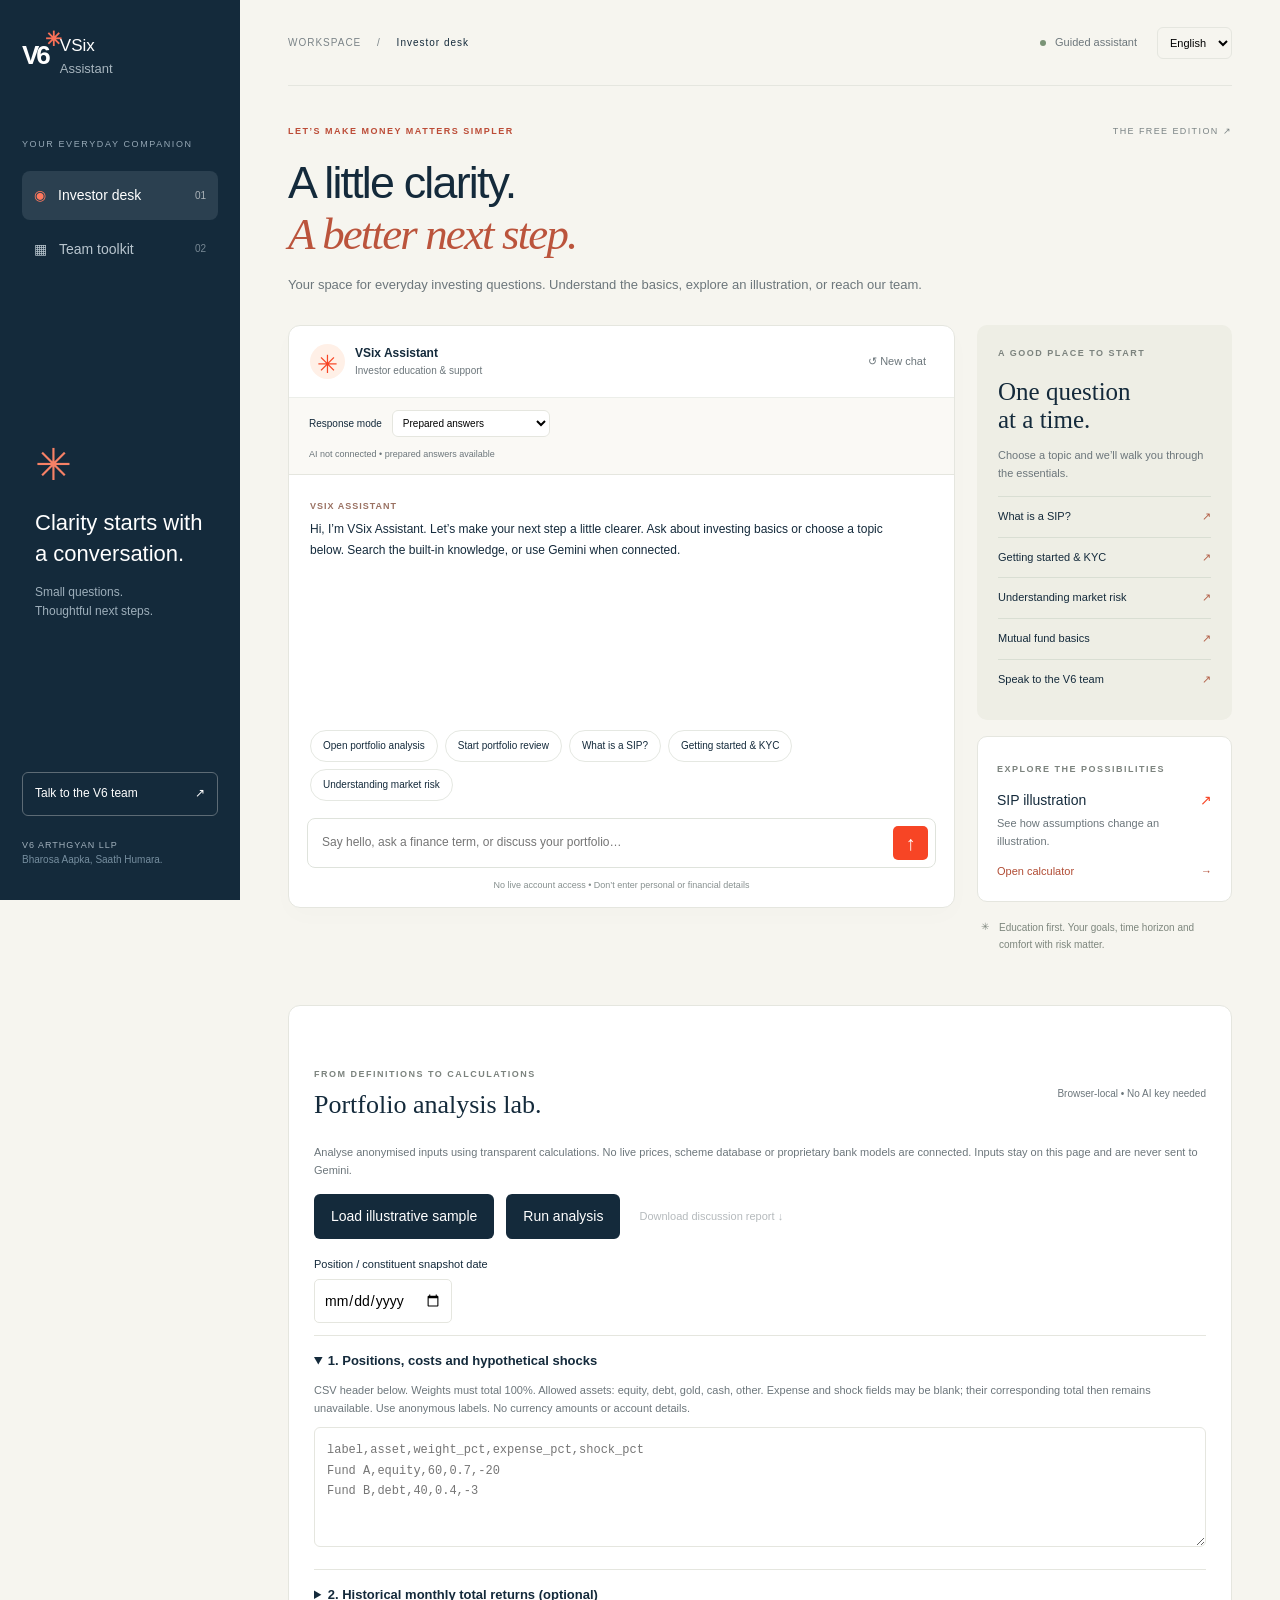
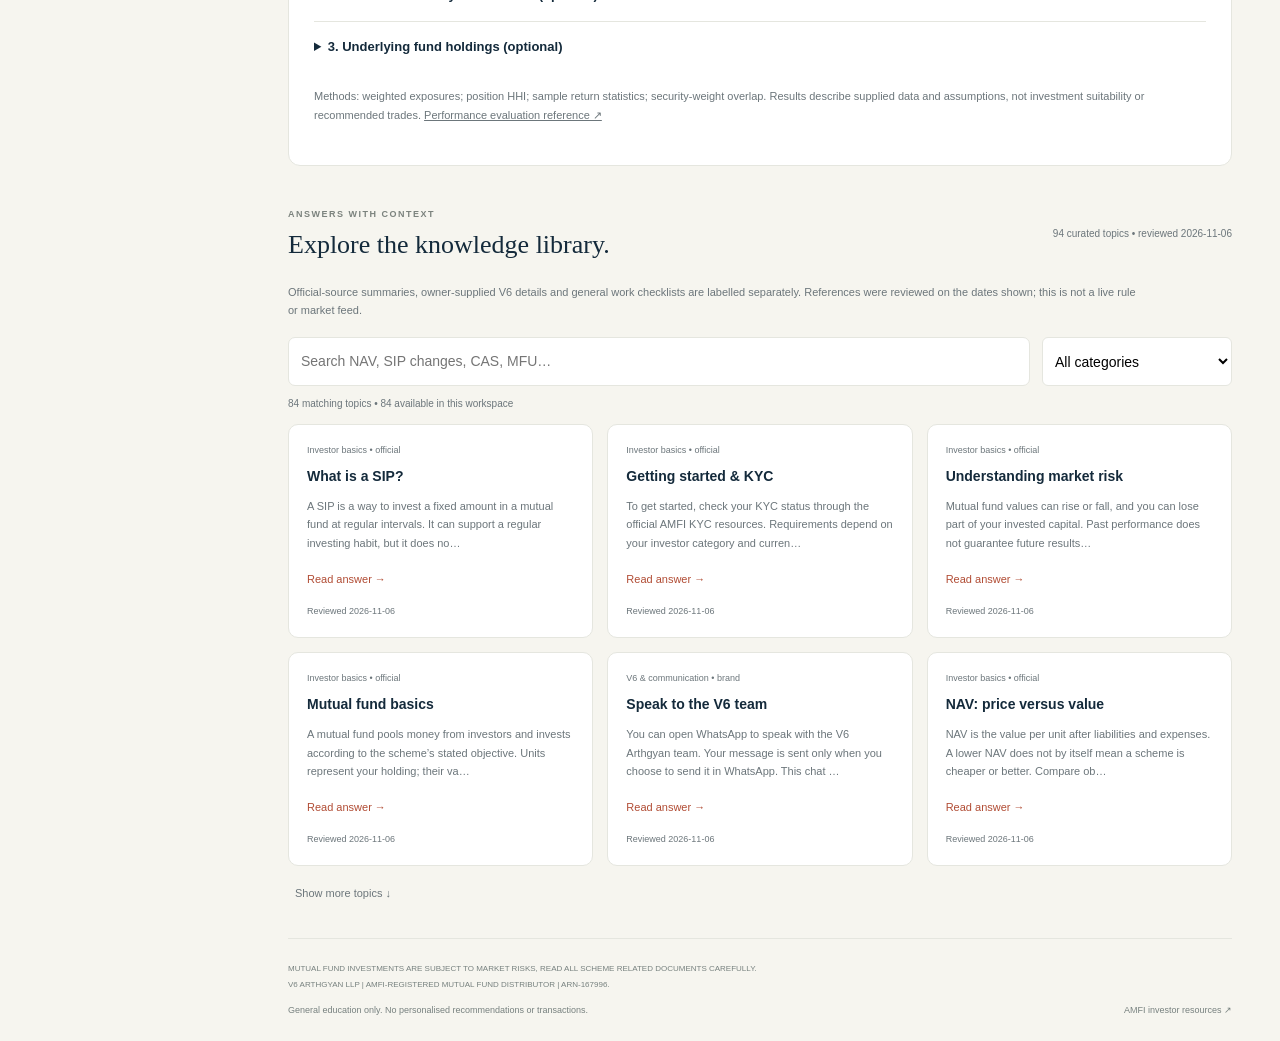
==== commit 89825384: "Add local portfolio analytics lab with explicit data requirements and reproducible reports" ====
--- a/public/index.html
+++ b/public/index.html
@@ -5,8 +5,8 @@
 <section class="intro"><div class="intro-top"><span class="tag" id="tag">LET’S MAKE MONEY MATTERS SIMPLER</span><span class="edition">THE FREE EDITION ↗</span></div><h1 id="title">A little clarity.<br><em>A better next step.</em></h1><p id="subtitle">Your space for everyday investing questions.<br>Understand the basics, explore an illustration, or reach our team.</p></section>
 <div class="workspace"><section class="chat-panel" aria-label="Guided chat"><div class="panel-head"><div><span class="avatar">✳</span><div><strong>VSix Assistant</strong><small id="modeLabel">Investor education & support</small></div></div><button class="text-button" id="reset">↺ New chat</button></div><div class="ai-bar"><label for="answerMode">Response mode</label><select id="answerMode"><option value="prepared">Prepared answers</option><option value="ai" disabled>Gemini AI — awaiting setup</option></select><span id="aiStatus" role="status">Checking AI connection…</span></div><p class="ai-disclosure" id="aiDisclosure" hidden>AI questions and up to 3 recent exchanges go to Google. Free-tier content may be used to improve its products. Share general questions only. AI can make mistakes.</p><div class="messages" id="messages" role="log" aria-live="polite" aria-relevant="additions"></div><div id="suggestions" class="suggestions"></div><form id="chatForm" class="composer"><label class="sr-only" for="question">Your question</label><input id="question" maxlength="500" autocomplete="off" placeholder="Ask a finance term: FOF, ETF, NAV, AUM…" required><button aria-label="Send question" type="submit">↑</button></form><p class="chat-note">No live account access • Don’t enter personal or financial details</p></section>
 <aside class="right-panel"><section class="resource-card" id="resource"><div class="mini-label">A GOOD PLACE TO START</div><h2>One question<br>at a time.</h2><p>Choose a topic and we’ll walk you through the essentials.</p><div id="topics"></div></section><section class="tool-card"><span class="mini-label">EXPLORE THE POSSIBILITIES</span><h3>SIP illustration <span>↗</span></h3><p>See how assumptions change an illustration.</p><button id="openCalc">Open calculator <span>→</span></button></section><div class="trust-note">✳ <span>Education first. Your goals, time horizon and comfort with risk matter.</span></div></aside></div>
-<section class="knowledge-section" aria-labelledby="knowledgeHeading"><div class="section-title"><div><span class="mini-label">ANSWERS WITH CONTEXT</span><h2 id="knowledgeHeading">Explore the knowledge library.</h2></div><span id="knowledgeVersion"></span></div><p class="knowledge-note">Official-source summaries, owner-supplied V6 details and general work checklists are labelled separately. References were reviewed on the dates shown; this is not a live rule or market feed.</p><div class="knowledge-search"><label class="sr-only" for="knowledgeSearch">Search knowledge</label><input id="knowledgeSearch" type="search" placeholder="Search NAV, SIP changes, CAS, MFU…" maxlength="150"><label class="sr-only" for="knowledgeCategory">Knowledge category</label><select id="knowledgeCategory"><option value="all">All categories</option><option>Finance glossary</option><option>Investor basics</option><option>Transactions &amp; servicing</option><option>Team operations</option><option>Platform support</option><option>V6 &amp; communication</option></select></div><p id="knowledgeCount" role="status"></p><div id="knowledgeResults" class="knowledge-grid"></div><button class="text-button" id="knowledgeMore">Show more topics ↓</button></section><section id="teamTools" hidden><div class="section-title"><div><span class="mini-label">LESS REPETITION. MORE FOCUS.</span><h2>Your everyday drafting desk.</h2></div><span>Templates • Review before use</span></div><div class="tools-grid"><article class="draft-card"><h3>Content & client replies</h3><p>Prepared drafts for common communication needs.</p><label for="template">Choose a template</label><select id="template"><option value="caption">Goal-based investing caption</option><option value="sipreply">SIP enquiry reply</option><option value="followup">Service request follow-up</option><option value="handover">Internal task handover</option></select><button class="primary" id="draft">Create draft →</button></article><article class="draft-output"><div><span class="mini-label">YOUR DRAFT</span><button class="text-button" id="copyDraft">Copy</button></div><textarea id="draftOutput" aria-label="Editable communication draft" placeholder="Your draft will appear here. You can edit it before copying."></textarea><p id="copyStatus" role="status">No client data required. All drafts need human review.</p></article></div></section>
+<section class="analysis-lab" id="analysisLab" aria-labelledby="analysisHeading"><div class="section-title"><div><span class="mini-label">FROM DEFINITIONS TO CALCULATIONS</span><h2 id="analysisHeading">Portfolio analysis lab.</h2></div><span>Browser-local • No AI key needed</span></div><p>Analyse anonymised inputs using transparent calculations. No live prices, scheme database or proprietary bank models are connected. Inputs stay on this page and are never sent to Gemini.</p><div class="analysis-actions"><button id="loadAnalysisDemo" class="primary">Load illustrative sample</button><button id="runAnalysis" class="primary">Run analysis</button><button id="analysisDownload" class="text-button" disabled>Download discussion report ↓</button></div><label for="analysisDate">Position / constituent snapshot date</label><input id="analysisDate" type="date"><details open><summary>1. Positions, costs and hypothetical shocks</summary><p>CSV header below. Weights must total 100%. Allowed assets: equity, debt, gold, cash, other. Expense and shock fields may be blank; their corresponding total then remains unavailable. Use anonymous labels. No currency amounts or account details.</p><label class="sr-only" for="positionsData">Position inputs</label><textarea id="positionsData" spellcheck="false" placeholder="label,asset,weight_pct,expense_pct,shock_pct&#10;Fund A,equity,60,0.7,-20&#10;Fund B,debt,40,0.4,-3"></textarea></details><details><summary>2. Historical monthly total returns (optional)</summary><p>At least 12 sorted, consecutive months. Use the same currency, time interval and fee basis for portfolio and benchmark. Percent returns, not NAV levels or account balances.</p><label for="riskFree">Annual risk-free assumption (%) — needed for Sharpe</label><input id="riskFree" type="number" min="-20" max="50" step="0.1" value="0"><label class="sr-only" for="returnsData">Monthly return inputs</label><textarea id="returnsData" spellcheck="false" placeholder="month,portfolio_pct,benchmark_pct&#10;2025-01,1.2,1.0"></textarea></details><details><summary>3. Underlying fund holdings (optional)</summary><p>Use matching position labels and stable security identifiers from the same snapshot date. Each supplied fund must include its full portfolio, totalling 100%; include cash when relevant. Partial coverage across funds is reported explicitly.</p><label class="sr-only" for="overlapData">Constituent holding inputs</label><textarea id="overlapData" spellcheck="false" placeholder="fund,security,weight_pct&#10;Fund A,SEC-ONE,60&#10;Fund A,SEC-TWO,40"></textarea></details><p id="analysisError" role="alert"></p><div id="analysisResults" aria-live="polite"></div><p class="analysis-note">Methods: weighted exposures; position HHI; sample return statistics; security-weight overlap. Results describe supplied data and assumptions, not investment suitability or recommended trades. <a href="https://www.cfainstitute.org/insights/professional-learning/refresher-readings/2026/portfolio-performance-evaluation" target="_blank" rel="noopener noreferrer">Performance evaluation reference ↗</a></p></section><section class="knowledge-section" aria-labelledby="knowledgeHeading"><div class="section-title"><div><span class="mini-label">ANSWERS WITH CONTEXT</span><h2 id="knowledgeHeading">Explore the knowledge library.</h2></div><span id="knowledgeVersion"></span></div><p class="knowledge-note">Official-source summaries, owner-supplied V6 details and general work checklists are labelled separately. References were reviewed on the dates shown; this is not a live rule or market feed.</p><div class="knowledge-search"><label class="sr-only" for="knowledgeSearch">Search knowledge</label><input id="knowledgeSearch" type="search" placeholder="Search NAV, SIP changes, CAS, MFU…" maxlength="150"><label class="sr-only" for="knowledgeCategory">Knowledge category</label><select id="knowledgeCategory"><option value="all">All categories</option><option>Portfolio analysis</option><option>Finance glossary</option><option>Investor basics</option><option>Transactions &amp; servicing</option><option>Team operations</option><option>Platform support</option><option>V6 &amp; communication</option></select></div><p id="knowledgeCount" role="status"></p><div id="knowledgeResults" class="knowledge-grid"></div><button class="text-button" id="knowledgeMore">Show more topics ↓</button></section><section id="teamTools" hidden><div class="section-title"><div><span class="mini-label">LESS REPETITION. MORE FOCUS.</span><h2>Your everyday drafting desk.</h2></div><span>Templates • Review before use</span></div><div class="tools-grid"><article class="draft-card"><h3>Content & client replies</h3><p>Prepared drafts for common communication needs.</p><label for="template">Choose a template</label><select id="template"><option value="caption">Goal-based investing caption</option><option value="sipreply">SIP enquiry reply</option><option value="followup">Service request follow-up</option><option value="handover">Internal task handover</option></select><button class="primary" id="draft">Create draft →</button></article><article class="draft-output"><div><span class="mini-label">YOUR DRAFT</span><button class="text-button" id="copyDraft">Copy</button></div><textarea id="draftOutput" aria-label="Editable communication draft" placeholder="Your draft will appear here. You can edit it before copying."></textarea><p id="copyStatus" role="status">No client data required. All drafts need human review.</p></article></div></section>
 <footer><p>MUTUAL FUND INVESTMENTS ARE SUBJECT TO MARKET RISKS, READ ALL SCHEME RELATED DOCUMENTS CAREFULLY.</p><p>V6 ARTHGYAN LLP | AMFI-REGISTERED MUTUAL FUND DISTRIBUTOR | ARN-167996.</p><div><span>General education only. No personalised recommendations or transactions.</span><a href="https://www.amfiindia.com/investor" target="_blank" rel="noopener noreferrer">AMFI investor resources ↗</a></div></footer>
 </main></div>
 <dialog id="calculator"><div class="dialog-head"><span class="mini-label">PLAN WITH PERSPECTIVE</span><button id="closeCalc" aria-label="Close calculator">×</button></div><h2>What could consistency look like?</h2><p class="muted">A mathematical illustration, not a return forecast.</p><form id="calcForm"><label for="monthly">Monthly investment (₹)</label><input id="monthly" type="number" min="100" max="10000000" step="100" value="5000" required><div class="calc-row"><div><label for="years">Years</label><input id="years" type="number" min="1" max="50" value="10" required></div><div><label for="rate">Assumed annual return (%)</label><input id="rate" type="number" min="-20" max="30" step="0.1" value="8" required></div></div><button class="primary">Calculate illustration →</button></form><div id="calcResult" aria-live="polite"></div><p class="fine">Assumes end-of-month contributions and a constant monthly rate derived from the annual rate. Actual returns vary and can be negative. Excludes taxes, charges and inflation.</p></dialog>
-<script type="module" src="app.js"></script></body></html>
+<script type="module" src="analysis-ui.mjs"></script><script type="module" src="app.js"></script></body></html>
--- a/public/style.css
+++ b/public/style.css
@@ -2,3 +2,5 @@
 .ai-bar{padding:12px 20px;background:#faf9f5;border-bottom:1px solid var(--line);display:flex;align-items:center;gap:10px;flex-wrap:wrap}.ai-bar label{margin:0;font-size:10px}.ai-bar select{font-size:10px;padding:6px}.ai-bar>span{font-size:9px;color:var(--muted);width:100%}.ai-disclosure{font-size:10px;padding:10px 20px;color:#8b4836;background:#fff0e7}button:disabled{opacity:.5;cursor:wait;transform:none}
 
 .knowledge-section{margin-top:30px}.knowledge-note{font-size:11px;color:var(--muted);max-width:850px}.knowledge-search{display:flex;gap:12px;margin-top:18px}.knowledge-search input{flex:1;min-width:0;border:1px solid var(--line);border-radius:7px;padding:12px;color:var(--navy);background:#fff}.knowledge-search select{max-width:230px}.knowledge-grid{display:grid;grid-template-columns:repeat(3,minmax(0,1fr));gap:14px;margin:12px 0}.knowledge-card{background:#fff;border:1px solid var(--line);border-radius:10px;padding:18px;display:flex;flex-direction:column;align-items:flex-start}.knowledge-card small{font-size:9px;color:var(--muted)}.knowledge-card h3{font-size:14px;line-height:1.4;margin:10px 0}.knowledge-card p{font-size:11px;color:var(--muted);line-height:1.7;margin-bottom:10px}.knowledge-card button{margin-top:auto;padding:8px 0;border:0;background:none;color:#b14c34;font-size:11px}.knowledge-card small:last-child{margin-top:8px}#knowledgeCount{margin-top:10px;color:var(--muted);font-size:10px}@media(max-width:1000px){.knowledge-grid{grid-template-columns:repeat(2,minmax(0,1fr))}}@media(max-width:620px){.knowledge-grid{grid-template-columns:1fr}.knowledge-search{flex-direction:column}.knowledge-search select{max-width:none}.knowledge-section .section-title>span{display:none}}
+
+.analysis-lab{margin:35px 0;padding:25px;background:#fff;border:1px solid var(--line);border-radius:12px}.analysis-lab>p,.analysis-lab details p{color:var(--muted);font-size:11px}.analysis-actions{display:flex;gap:12px;align-items:center;flex-wrap:wrap;margin:15px 0}.analysis-actions .primary{width:auto;margin:0}.analysis-lab details{padding:15px 0;border-top:1px solid var(--line)}.analysis-lab summary{cursor:pointer;font-size:13px;font-weight:600}.analysis-lab details p{margin:10px 0}.analysis-lab textarea{width:100%;min-height:120px;border:1px solid var(--line);border-radius:6px;padding:12px;font:12px/1.7 monospace;resize:vertical}.analysis-lab input{padding:9px;border:1px solid var(--line);border-radius:5px;margin-bottom:12px;max-width:220px}.analysis-lab table{width:100%;border-collapse:collapse;font-size:12px}.analysis-lab td,.analysis-lab th{text-align:left;padding:9px;border-bottom:1px solid var(--line);font-weight:400}.analysis-lab td{text-align:right;white-space:nowrap}.analysis-lab h3{font-size:16px;margin:22px 0 8px}.analysis-note{font-size:10px;line-height:1.7;color:var(--muted);margin:15px 0}#analysisError{color:#b13b26;margin:12px 0}@media(max-width:620px){.analysis-lab{padding:16px}.analysis-actions{gap:7px}.analysis-lab td,.analysis-lab th{font-size:10px;padding:7px}}
